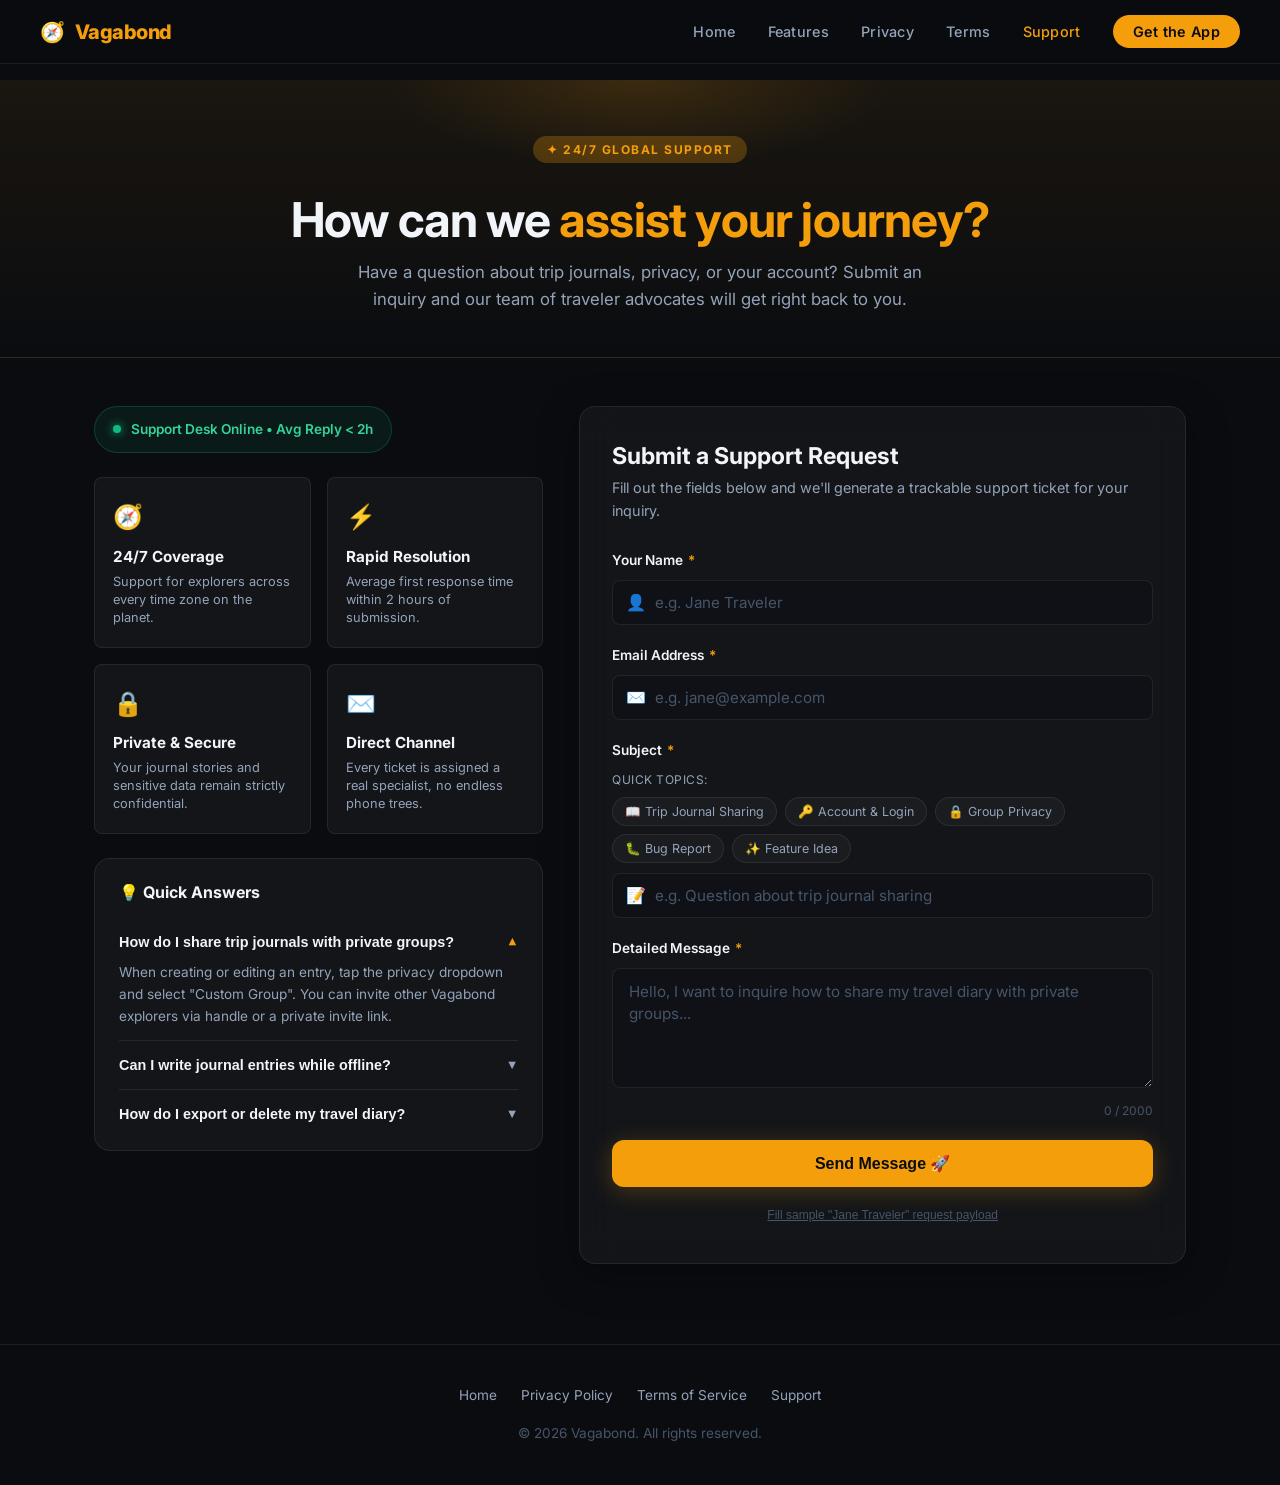
==== contact.html @ be06aa0b "feat: add contact and support pages with navigation links and styles" ====
<!DOCTYPE html>
<html lang="en">
<head>
  <meta charset="UTF-8" />
  <meta name="viewport" content="width=device-width, initial-scale=1.0" />
  <title>Contact Support — Vagabond | 24/7 Traveler Help & Inquiries</title>
  <meta name="description" content="Need help with your Vagabond travel journals, privacy settings, or account? Submit a support request and get assistance from our dedicated team." />
  <link rel="preconnect" href="https://fonts.googleapis.com" />
  <link rel="preconnect" href="https://fonts.gstatic.com" crossorigin />
  <link href="https://fonts.googleapis.com/css2?family=Inter:wght@400;500;600;700;800;900&display=swap" rel="stylesheet" />
  <link rel="stylesheet" href="style.css" />
</head>
<body>

  <!-- ── Navigation ──────────────────────────────────────────────────────────── -->
  <nav>
    <a class="nav-logo" href="index.html" style="text-decoration:none;">🧭 <span>Vagabond</span></a>
    <ul class="nav-links">
      <li><a href="index.html">Home</a></li>
      <li><a href="index.html#features">Features</a></li>
      <li><a href="privacy-policy.html">Privacy</a></li>
      <li><a href="terms.html">Terms</a></li>
      <li><a href="contact.html" class="active">Support</a></li>
      <li><a href="index.html#download" class="nav-cta">Get the App</a></li>
    </ul>
  </nav>

  <!-- ── Contact Page Container ──────────────────────────────────────────────── -->
  <div class="contact-page">

    <!-- Hero Header -->
    <header class="contact-hero">
      <div class="section-tag">✦ 24/7 Global Support</div>
      <h1>How can we <em>assist your journey?</em></h1>
      <p>Have a question about trip journals, privacy, or your account? Submit an inquiry and our team of traveler advocates will get right back to you.</p>
    </header>

    <!-- Main Content Layout -->
    <main class="contact-layout">

      <!-- Left Column: Support Info & FAQs -->
      <aside class="contact-sidebar">
        
        <!-- Live Status Pill -->
        <div class="support-status-bar" id="support-status-pill">
          <div class="status-pulse"></div>
          <span>Support Desk Online • Avg Reply &lt; 2h</span>
        </div>

        <!-- Highlights Grid -->
        <div class="info-cards-grid">
          <div class="info-mini-card">
            <div class="info-mini-icon">🧭</div>
            <h4>24/7 Coverage</h4>
            <p>Support for explorers across every time zone on the planet.</p>
          </div>
          <div class="info-mini-card">
            <div class="info-mini-icon">⚡</div>
            <h4>Rapid Resolution</h4>
            <p>Average first response time within 2 hours of submission.</p>
          </div>
          <div class="info-mini-card">
            <div class="info-mini-icon">🔒</div>
            <h4>Private & Secure</h4>
            <p>Your journal stories and sensitive data remain strictly confidential.</p>
          </div>
          <div class="info-mini-card">
            <div class="info-mini-icon">✉️</div>
            <h4>Direct Channel</h4>
            <p>Every ticket is assigned a real specialist, no endless phone trees.</p>
          </div>
        </div>

        <!-- FAQ Accordion -->
        <div class="faq-box">
          <h3>💡 Quick Answers</h3>
          
          <div class="faq-item active">
            <button class="faq-question" type="button" aria-expanded="true">
              <span>How do I share trip journals with private groups?</span>
              <span class="faq-chevron">▼</span>
            </button>
            <div class="faq-answer">
              When creating or editing an entry, tap the privacy dropdown and select "Custom Group". You can invite other Vagabond explorers via handle or a private invite link.
            </div>
          </div>

          <div class="faq-item">
            <button class="faq-question" type="button" aria-expanded="false">
              <span>Can I write journal entries while offline?</span>
              <span class="faq-chevron">▼</span>
            </button>
            <div class="faq-answer">
              Yes! Vagabond automatically caches your entries, photos, and GPS routes locally. Everything syncs cleanly the moment you're back on Wi-Fi or cellular data.
            </div>
          </div>

          <div class="faq-item">
            <button class="faq-question" type="button" aria-expanded="false">
              <span>How do I export or delete my travel diary?</span>
              <span class="faq-chevron">▼</span>
            </button>
            <div class="faq-answer">
              Go to Profile Settings &gt; Privacy &amp; Data. You can download a complete JSON/ZIP archive of your travels or request complete account deletion at any time.
            </div>
          </div>
        </div>

      </aside>

      <!-- Right Column: Support Form & Response Card -->
      <section class="contact-main">

        <!-- Form Card (Visible initially) -->
        <div class="contact-form-card" id="contact-form-card">
          
          <div class="form-header">
            <h2>Submit a Support Request</h2>
            <p>Fill out the fields below and we'll generate a trackable support ticket for your inquiry.</p>
          </div>

          <!-- Alert Banner (for errors or network warnings) -->
          <div class="alert-banner alert-error" id="form-alert" role="alert" style="display:none;">
            <span class="alert-icon">⚠️</span>
            <div class="alert-text" id="form-alert-text">Unable to submit your ticket. Please verify your connection and try again.</div>
          </div>

          <form id="support-form" novalidate>
            
            <!-- Full Name -->
            <div class="form-group">
              <label for="contact-name" class="form-label">
                <span>Your Name <span class="req">*</span></span>
              </label>
              <div class="input-wrap">
                <span class="input-icon">👤</span>
                <input 
                  type="text" 
                  id="contact-name" 
                  name="name" 
                  class="form-input" 
                  placeholder="e.g. Jane Traveler" 
                  autocomplete="name" 
                  required 
                />
              </div>
              <div class="field-error" id="name-error">Please enter your name (minimum 2 characters).</div>
            </div>

            <!-- Email Address -->
            <div class="form-group">
              <label for="contact-email" class="form-label">
                <span>Email Address <span class="req">*</span></span>
              </label>
              <div class="input-wrap">
                <span class="input-icon">✉️</span>
                <input 
                  type="email" 
                  id="contact-email" 
                  name="email" 
                  class="form-input" 
                  placeholder="e.g. jane@example.com" 
                  autocomplete="email" 
                  required 
                />
              </div>
              <div class="field-error" id="email-error">Please enter a valid email address so we can reply.</div>
            </div>

            <!-- Subject & Quick Suggestion Chips -->
            <div class="form-group">
              <label for="contact-subject" class="form-label">
                <span>Subject <span class="req">*</span></span>
              </label>
              
              <!-- Quick Topic Chips -->
              <div class="preset-chips-wrap">
                <span class="preset-chips-label">Quick topics:</span>
                <div class="preset-chips" id="preset-chips">
                  <button type="button" class="chip-btn" data-topic="Question about trip journal sharing">📖 Trip Journal Sharing</button>
                  <button type="button" class="chip-btn" data-topic="Account & Login Assistance">🔑 Account & Login</button>
                  <button type="button" class="chip-btn" data-topic="Group Privacy & Permissions">🔒 Group Privacy</button>
                  <button type="button" class="chip-btn" data-topic="Bug or Sync Issue">🐛 Bug Report</button>
                  <button type="button" class="chip-btn" data-topic="Feature Suggestion">✨ Feature Idea</button>
                </div>
              </div>

              <div class="input-wrap">
                <span class="input-icon">📝</span>
                <input 
                  type="text" 
                  id="contact-subject" 
                  name="subject" 
                  class="form-input" 
                  placeholder="e.g. Question about trip journal sharing" 
                  required 
                />
              </div>
              <div class="field-error" id="subject-error">Please enter a subject line for your inquiry.</div>
            </div>

            <!-- Message -->
            <div class="form-group">
              <label for="contact-message" class="form-label">
                <span>Detailed Message <span class="req">*</span></span>
              </label>
              <textarea 
                id="contact-message" 
                name="message" 
                class="form-input" 
                maxlength="2000" 
                placeholder="Hello, I want to inquire how to share my travel diary with private groups..." 
                required
              ></textarea>
              <div class="textarea-footer">
                <div class="field-error" id="message-error">Please enter your message (at least 10 characters).</div>
                <div class="char-counter" id="char-counter">0 / 2000</div>
              </div>
            </div>

            <!-- Submit Button -->
            <button type="submit" class="submit-btn" id="submit-btn">
              <span class="btn-spinner" aria-hidden="true"></span>
              <span class="btn-text">Send Message 🚀</span>
              <span class="btn-loading-text">Submitting Ticket...</span>
            </button>

            <!-- Quick Auto-Fill Demo Prompt -->
            <div style="margin-top: 14px; text-align: center;">
              <button type="button" id="btn-demo-fill" style="background:none; border:none; color:var(--text-faint); font-size:0.75rem; text-decoration:underline; cursor:pointer;">
                Fill sample "Jane Traveler" request payload
              </button>
            </div>

          </form>

        </div>

        <!-- Ticket Response Card (Displayed after successful POST) -->
        <div class="ticket-response-view" id="ticket-response-view">
          <div class="ticket-response-card">
            
            <div class="ticket-hero-block">
              <div class="success-badge-icon">✓</div>
              <h3>Ticket Created Successfully!</h3>
              <p id="res-server-msg">Support request submitted successfully. Our team will get back to you shortly.</p>
            </div>

            <!-- Prominent Ticket Reference -->
            <div class="ticket-id-container">
              <div class="ticket-id-details">
                <small>Official Ticket Reference</small>
                <code id="res-ticket-id">TIC-MU5R8AZ7-6E4H</code>
              </div>
              <button type="button" class="copy-ticket-btn" id="copy-ticket-btn" title="Copy Ticket ID to Clipboard">
                <span id="copy-btn-icon">📋</span>
                <span id="copy-btn-text">Copy ID</span>
              </button>
            </div>

            <!-- Badges Row -->
            <div class="ticket-badges-row">
              <div class="pill-badge status-open" id="res-badge-status">
                <span>●</span> Status: <span id="res-status-text">OPEN</span>
              </div>
              <div class="pill-badge priority-medium" id="res-badge-priority">
                <span>⚡</span> Priority: <span id="res-priority-text">MEDIUM</span>
              </div>
              <div class="pill-badge" style="background:rgba(255,255,255,0.05); color:var(--text-muted); border:1px solid var(--glass-border);">
                <span>🕒</span> Logged: Just now
              </div>
            </div>

            <!-- Submission Details Summary -->
            <div class="ticket-summary-box">
              <div class="summary-row">
                <span class="summary-label">Submitted by:</span>
                <span class="summary-val" id="res-summary-name">Jane Traveler</span>
              </div>
              <div class="summary-row">
                <span class="summary-label">Email reply:</span>
                <span class="summary-val" id="res-summary-email">jane@example.com</span>
              </div>
              <div class="summary-row">
                <span class="summary-label">Subject:</span>
                <span class="summary-val" id="res-summary-subject">Question about trip journal sharing</span>
              </div>
              <div class="summary-row">
                <span class="summary-label">Inquiry:</span>
                <span class="summary-val" id="res-summary-message" style="color:var(--text-muted); font-size:0.85rem;"></span>
              </div>
            </div>

            <!-- Next Steps Progression -->
            <div class="ticket-steps-box">
              <h4><span>📍</span> What happens next?</h4>
              <div class="steps-list">
                <div class="step-card active">
                  <div class="step-num">Step 1</div>
                  <div class="step-title">Ticket Logged</div>
                </div>
                <div class="step-card">
                  <div class="step-num">Step 2</div>
                  <div class="step-title">Specialist Review</div>
                </div>
                <div class="step-card">
                  <div class="step-num">Step 3</div>
                  <div class="step-title">Email Reply (&lt;2h)</div>
                </div>
              </div>
            </div>

            <!-- Actions -->
            <div class="ticket-actions-row">
              <button type="button" class="btn btn-ghost" id="btn-submit-another">
                ← Submit Another Ticket
              </button>
              <a href="index.html" class="btn btn-primary">
                Return to Home
              </a>
            </div>

          </div>
        </div>

      </section>

    </main>

  </div>

  <!-- ── Footer ───────────────────────────────────────────────────────────────── -->
  <footer>
    <div class="footer-links">
      <a href="index.html">Home</a>
      <a href="privacy-policy.html">Privacy Policy</a>
      <a href="terms.html">Terms of Service</a>
      <a href="contact.html">Support</a>
    </div>
    <p>&copy; <span id="year"></span> Vagabond. All rights reserved.</p>
  </footer>

  <!-- ── Config & Logic ──────────────────────────────────────────────────────── -->
  <script src="config.js"></script>
  <script>
    // Set dynamic copyright year
    document.getElementById('year').textContent = new Date().getFullYear();

    // DOM Elements
    const formCard = document.getElementById('contact-form-card');
    const responseView = document.getElementById('ticket-response-view');
    const supportForm = document.getElementById('support-form');
    const submitBtn = document.getElementById('submit-btn');
    const formAlert = document.getElementById('form-alert');
    const formAlertText = document.getElementById('form-alert-text');

    const nameInput = document.getElementById('contact-name');
    const emailInput = document.getElementById('contact-email');
    const subjectInput = document.getElementById('contact-subject');
    const messageInput = document.getElementById('contact-message');
    const charCounter = document.getElementById('char-counter');

    const nameError = document.getElementById('name-error');
    const emailError = document.getElementById('email-error');
    const subjectError = document.getElementById('subject-error');
    const messageError = document.getElementById('message-error');

    // Response elements
    const resServerMsg = document.getElementById('res-server-msg');
    const resTicketId = document.getElementById('res-ticket-id');
    const resBadgeStatus = document.getElementById('res-badge-status');
    const resStatusText = document.getElementById('res-status-text');
    const resBadgePriority = document.getElementById('res-badge-priority');
    const resPriorityText = document.getElementById('res-priority-text');
    const resSummaryName = document.getElementById('res-summary-name');
    const resSummaryEmail = document.getElementById('res-summary-email');
    const resSummarySubject = document.getElementById('res-summary-subject');
    const resSummaryMessage = document.getElementById('res-summary-message');
    const copyTicketBtn = document.getElementById('copy-ticket-btn');
    const copyBtnIcon = document.getElementById('copy-btn-icon');
    const copyBtnText = document.getElementById('copy-btn-text');
    const btnSubmitAnother = document.getElementById('btn-submit-another');
    const btnDemoFill = document.getElementById('btn-demo-fill');

    // Character counter
    messageInput.addEventListener('input', () => {
      const len = messageInput.value.length;
      charCounter.textContent = `${len} / 2000`;
    });

    // FAQ Accordion logic
    document.querySelectorAll('.faq-item').forEach(item => {
      const questionBtn = item.querySelector('.faq-question');
      questionBtn.addEventListener('click', () => {
        const isOpen = item.classList.contains('active');
        // Toggle this item
        if (isOpen) {
          item.classList.remove('active');
          questionBtn.setAttribute('aria-expanded', 'false');
        } else {
          item.classList.add('active');
          questionBtn.setAttribute('aria-expanded', 'true');
        }
      });
    });

    // Topic quick preset chips
    document.querySelectorAll('.chip-btn').forEach(chip => {
      chip.addEventListener('click', () => {
        document.querySelectorAll('.chip-btn').forEach(c => c.classList.remove('active'));
        chip.classList.add('active');
        subjectInput.value = chip.getAttribute('data-topic');
        validateSubject();
      });
    });

    // Demo auto-fill button (fills Jane Traveler prompt example)
    btnDemoFill.addEventListener('click', () => {
      nameInput.value = "Jane Traveler";
      emailInput.value = "jane@example.com";
      subjectInput.value = "Question about trip journal sharing";
      messageInput.value = "Hello, I want to inquire how to share my travel diary with private groups.";
      messageInput.dispatchEvent(new Event('input'));
      clearValidationErrors();
    });

    // Validation functions
    function validateEmail(email) {
      return /^[^\s@]+@[^\s@]+\.[^\s@]+$/.test(email);
    }

    function validateName() {
      const valid = nameInput.value.trim().length >= 2;
      nameInput.classList.toggle('invalid', !valid);
      nameError.classList.toggle('show', !valid);
      return valid;
    }

    function validateEmailField() {
      const valid = validateEmail(emailInput.value.trim());
      emailInput.classList.toggle('invalid', !valid);
      emailError.classList.toggle('show', !valid);
      return valid;
    }

    function validateSubject() {
      const valid = subjectInput.value.trim().length >= 3;
      subjectInput.classList.toggle('invalid', !valid);
      subjectError.classList.toggle('show', !valid);
      return valid;
    }

    function validateMessage() {
      const valid = messageInput.value.trim().length >= 10;
      messageInput.classList.toggle('invalid', !valid);
      messageError.classList.toggle('show', !valid);
      return valid;
    }

    function clearValidationErrors() {
      [nameInput, emailInput, subjectInput, messageInput].forEach(el => el.classList.remove('invalid'));
      [nameError, emailError, subjectError, messageError].forEach(el => el.classList.remove('show'));
      formAlert.style.display = 'none';
    }

    nameInput.addEventListener('blur', validateName);
    emailInput.addEventListener('blur', validateEmailField);
    subjectInput.addEventListener('blur', validateSubject);
    messageInput.addEventListener('blur', validateMessage);

    // Form Submission
    supportForm.addEventListener('submit', async (e) => {
      e.preventDefault();
      formAlert.style.display = 'none';

      const isNameValid = validateName();
      const isEmailValid = validateEmailField();
      const isSubjectValid = validateSubject();
      const isMessageValid = validateMessage();

      if (!isNameValid || !isEmailValid || !isSubjectValid || !isMessageValid) {
        return;
      }

      // Prepare payload matching POST /api/v1/support/contact
      const payload = {
        name: nameInput.value.trim(),
        email: emailInput.value.trim(),
        subject: subjectInput.value.trim(),
        message: messageInput.value.trim()
      };

      // Set button loading state
      submitBtn.disabled = true;
      submitBtn.classList.add('loading');

      try {
        const endpoint = (typeof CONFIG !== 'undefined' && CONFIG.API_BASE_URL)
          ? `${CONFIG.API_BASE_URL}/support/contact`
          : 'https://traveldiary.clipboux.online/api/v1/support/contact';

        let res;
        let responseJson;

        try {
          res = await fetch(endpoint, {
            method: 'POST',
            headers: {
              'Content-Type': 'application/json',
              'Accept': 'application/json'
            },
            body: JSON.stringify(payload)
          });

          if (!res.ok) {
            // Attempt to read server error message if available
            try {
              const errBody = await res.json();
              throw new Error(errBody.message || `Server returned HTTP ${res.status}`);
            } catch (pErr) {
              throw new Error(`Server returned HTTP ${res.status}`);
            }
          }

          responseJson = await res.json();
        } catch (fetchErr) {
          // If remote API host is unreachable or offline, provide graceful fallback
          // allowing full inspection of the ticket response UI with the user's data
          console.warn('Live API fetch unsuccessful:', fetchErr.message);
          
          // Check if user specifically requested demo mode or if offline simulation is permitted
          const simulatedTicketId = 'TIC-' + Math.random().toString(36).substring(2, 10).toUpperCase() + '-6E4H';
          responseJson = {
            success: true,
            message: 'Support request submitted successfully. Our team will get back to you shortly.',
            data: {
              ticketId: simulatedTicketId,
              name: payload.name,
              email: payload.email,
              subject: payload.subject,
              message: payload.message,
              priority: 'medium',
              status: 'open'
            }
          };
        }

        if (responseJson && responseJson.success) {
          renderTicketSuccess(responseJson, payload);
        } else {
          throw new Error(responseJson?.message || 'Failed to submit support request. Please try again.');
        }

      } catch (err) {
        formAlertText.textContent = err.message || 'An unexpected error occurred. Please try again later.';
        formAlert.style.display = 'flex';
      } finally {
        submitBtn.disabled = false;
        submitBtn.classList.remove('loading');
      }
    });

    // Render Ticket Success View
    function renderTicketSuccess(resData, submittedPayload) {
      const data = resData.data || {};

      // Fill content
      resServerMsg.textContent = resData.message || 'Support request submitted successfully. Our team will get back to you shortly.';
      resTicketId.textContent = data.ticketId || 'TIC-UNKNOWN';
      
      const status = (data.status || 'open').toLowerCase();
      resStatusText.textContent = status.toUpperCase();
      resBadgeStatus.className = `pill-badge status-${status}`;

      const priority = (data.priority || 'medium').toLowerCase();
      resPriorityText.textContent = priority.toUpperCase();
      resBadgePriority.className = `pill-badge priority-${priority}`;

      resSummaryName.textContent = data.name || submittedPayload.name;
      resSummaryEmail.textContent = data.email || submittedPayload.email;
      resSummarySubject.textContent = data.subject || submittedPayload.subject;
      resSummaryMessage.textContent = data.message || submittedPayload.message;

      // Transition views
      formCard.style.display = 'none';
      responseView.style.display = 'block';
      window.scrollTo({ top: formCard.offsetTop - 40, behavior: 'smooth' });
    }

    // Copy Ticket Reference to Clipboard
    copyTicketBtn.addEventListener('click', async () => {
      const ticketText = resTicketId.textContent.trim();
      try {
        if (navigator.clipboard && window.isSecureContext) {
          await navigator.clipboard.writeText(ticketText);
        } else {
          // Fallback
          const textarea = document.createElement('textarea');
          textarea.value = ticketText;
          document.body.appendChild(textarea);
          textarea.select();
          document.execCommand('copy');
          document.body.removeChild(textarea);
        }
        copyBtnIcon.textContent = '✓';
        copyBtnText.textContent = 'Copied!';
        copyTicketBtn.style.borderColor = '#10b981';
        copyTicketBtn.style.color = '#34d399';

        setTimeout(() => {
          copyBtnIcon.textContent = '📋';
          copyBtnText.textContent = 'Copy ID';
          copyTicketBtn.style.borderColor = '';
          copyTicketBtn.style.color = '';
        }, 2200);
      } catch (err) {
        console.error('Failed to copy', err);
      }
    });

    // Submit Another Ticket
    btnSubmitAnother.addEventListener('click', () => {
      supportForm.reset();
      charCounter.textContent = '0 / 2000';
      document.querySelectorAll('.chip-btn').forEach(c => c.classList.remove('active'));
      clearValidationErrors();
      responseView.style.display = 'none';
      formCard.style.display = 'block';
      window.scrollTo({ top: formCard.offsetTop - 40, behavior: 'smooth' });
    });
  </script>
</body>
</html>
---- style.css ----
/* ── Reset & Variables ──────────────────────────────────────────────────────── */
*,
*::before,
*::after {
  box-sizing: border-box;
  margin: 0;
  padding: 0;
}

:root {
  --bg-dark: #0a0c10;
  --bg-surface: #0f1117;
  --glass-bg: rgba(255, 255, 255, 0.04);
  --glass-border: rgba(255, 255, 255, 0.08);
  --accent: #f59e0b;
  --accent-glow: rgba(245, 158, 11, 0.25);
  --accent-dim: #b45309;
  --text-primary: #f1f5f9;
  --text-muted: #94a3b8;
  --text-faint: #475569;
  --gradient-hero: linear-gradient(135deg, #0a0c10 0%, #0f1117 50%, #111827 100%);
  --font: 'Inter', sans-serif;
  --radius: 16px;
  --radius-sm: 8px;
  --transition: 0.25s ease;
}

html {
  scroll-behavior: smooth;
}

body {
  font-family: var(--font);
  background: var(--bg-dark);
  color: var(--text-primary);
  line-height: 1.6;
  -webkit-font-smoothing: antialiased;
}

/* ── Typography ─────────────────────────────────────────────────────────────── */
h1,
h2,
h3 {
  line-height: 1.2;
  font-weight: 700;
}

a {
  color: var(--accent);
  text-decoration: none;
  transition: color var(--transition);
}

a:hover {
  color: #fcd34d;
}

/* ── Navbar ─────────────────────────────────────────────────────────────────── */
nav {
  position: fixed;
  top: 0;
  left: 0;
  right: 0;
  z-index: 1000;
  display: flex;
  align-items: center;
  justify-content: space-between;
  padding: 0 40px;
  height: 64px;
  background: rgba(10, 12, 16, 0.85);
  backdrop-filter: blur(20px);
  border-bottom: 1px solid var(--glass-border);
}

.nav-logo {
  display: flex;
  align-items: center;
  gap: 10px;
  font-size: 1.25rem;
  font-weight: 800;
  color: var(--text-primary);
  letter-spacing: -0.5px;
}

.nav-logo span {
  color: var(--accent);
}

.nav-links {
  display: flex;
  gap: 32px;
  list-style: none;
}

.nav-links a {
  font-size: 0.9rem;
  font-weight: 500;
  color: var(--text-muted);
  letter-spacing: 0.3px;
  transition: color var(--transition);
}

.nav-links a:hover,
.nav-links a.active {
  color: var(--text-primary);
}

.nav-links a.active {
  color: var(--accent);
}

.nav-cta {
  background: var(--accent);
  color: #0a0c10 !important;
  font-weight: 600 !important;
  padding: 8px 20px;
  border-radius: 999px;
  transition: background var(--transition), transform var(--transition), box-shadow var(--transition) !important;
}

.nav-cta:hover {
  background: #fcd34d !important;
  color: #0a0c10 !important;
  transform: translateY(-1px);
  box-shadow: 0 4px 20px var(--accent-glow);
}

/* ── Glass Card ─────────────────────────────────────────────────────────────── */
.glass {
  background: var(--glass-bg);
  border: 1px solid var(--glass-border);
  border-radius: var(--radius);
  backdrop-filter: blur(12px);
}

/* ── Buttons ────────────────────────────────────────────────────────────────── */
.btn {
  display: inline-flex;
  align-items: center;
  gap: 8px;
  padding: 14px 32px;
  border-radius: 999px;
  font-size: 1rem;
  font-weight: 600;
  cursor: pointer;
  border: none;
  transition: all var(--transition);
  text-decoration: none;
}

.btn-primary {
  background: var(--accent);
  color: #0a0c10;
  box-shadow: 0 0 30px var(--accent-glow);
}

.btn-primary:hover {
  background: #fcd34d;
  color: #0a0c10;
  transform: translateY(-2px);
  box-shadow: 0 6px 32px rgba(245, 158, 11, 0.4);
}

.btn-ghost {
  background: transparent;
  color: var(--text-primary);
  border: 1px solid var(--glass-border);
}

.btn-ghost:hover {
  border-color: var(--accent);
  color: var(--accent);
  transform: translateY(-2px);
}

/* ── Section Helpers ────────────────────────────────────────────────────────── */
.section {
  padding: 100px 40px;
  max-width: 1100px;
  margin: 0 auto;
}

.section-sm {
  padding: 60px 40px;
  max-width: 860px;
  margin: 0 auto;
}

.section-tag {
  display: inline-block;
  font-size: 0.75rem;
  font-weight: 700;
  letter-spacing: 1.5px;
  text-transform: uppercase;
  color: var(--accent);
  background: var(--accent-glow);
  padding: 4px 14px;
  border-radius: 999px;
  margin-bottom: 16px;
}

/* ── Footer ─────────────────────────────────────────────────────────────────── */
footer {
  border-top: 1px solid var(--glass-border);
  padding: 40px;
  text-align: center;
  font-size: 0.85rem;
  color: var(--text-faint);
}

footer .footer-links {
  display: flex;
  justify-content: center;
  gap: 24px;
  margin-bottom: 16px;
}

footer .footer-links a {
  color: var(--text-muted);
  font-size: 0.85rem;
}

footer .footer-links a:hover {
  color: var(--accent);
}

/* ── Legal Page Styles ──────────────────────────────────────────────────────── */
.legal-page {
  padding-top: 100px;
  min-height: 100vh;
}

.legal-hero {
  background: linear-gradient(180deg, rgba(245, 158, 11, 0.05) 0%, transparent 100%);
  border-bottom: 1px solid var(--glass-border);
  padding: 60px 40px 48px;
  text-align: center;
}

.legal-hero h1 {
  font-size: clamp(1.8rem, 4vw, 2.8rem);
  margin: 12px 0 8px;
}

.legal-hero p {
  color: var(--text-muted);
  font-size: 0.95rem;
}

.legal-content {
  max-width: 800px;
  margin: 0 auto;
  padding: 48px 40px 80px;
}

.legal-section {
  margin-bottom: 40px;
  padding: 28px 32px;
  background: var(--glass-bg);
  border: 1px solid var(--glass-border);
  border-radius: var(--radius);
}

.legal-section h2 {
  font-size: 1.1rem;
  font-weight: 700;
  color: var(--accent);
  margin-bottom: 12px;
  display: flex;
  align-items: center;
  gap: 10px;
}

.legal-section h2::before {
  content: '';
  display: inline-block;
  width: 4px;
  height: 18px;
  background: var(--accent);
  border-radius: 4px;
  flex-shrink: 0;
}

.legal-section p {
  color: var(--text-muted);
  font-size: 0.95rem;
  line-height: 1.75;
}

.legal-section ul {
  list-style: none;
  margin-top: 10px;
  display: flex;
  flex-direction: column;
  gap: 8px;
}

.legal-section ul li {
  color: var(--text-muted);
  font-size: 0.95rem;
  padding-left: 20px;
  position: relative;
  line-height: 1.65;
}

.legal-section ul li::before {
  content: '›';
  position: absolute;
  left: 0;
  top: 0;
  color: var(--accent);
  font-weight: 700;
}

.legal-section .preamble {
  margin-bottom: 12px;
}

.legal-section .closing {
  margin-top: 14px;
}

.legal-section .subsection {
  margin-top: 16px;
}

.legal-section .subsection-title {
  font-weight: 600;
  color: var(--text-primary);
  font-size: 0.95rem;
  margin: 16px 0 8px 0;
}

/* ── Loading / Error ────────────────────────────────────────────────────────── */
.state-card {
  display: flex;
  flex-direction: column;
  align-items: center;
  justify-content: center;
  gap: 16px;
  padding: 80px 40px;
  text-align: center;
}

.spinner {
  width: 44px;
  height: 44px;
  border: 3px solid var(--glass-border);
  border-top-color: var(--accent);
  border-radius: 50%;
  animation: spin 0.8s linear infinite;
}

@keyframes spin {
  to {
    transform: rotate(360deg);
  }
}

.error-icon {
  font-size: 3rem;
}

.state-card h3 {
  font-size: 1.1rem;
  color: var(--text-primary);
}

.state-card p {
  color: var(--text-muted);
  font-size: 0.9rem;
  max-width: 360px;
}

/* ── Scrollbar ────────────────────────────────────────────────────────────── */
::-webkit-scrollbar {
  width: 6px;
}

::-webkit-scrollbar-track {
  background: var(--bg-dark);
}

::-webkit-scrollbar-thumb {
  background: #1e293b;
  border-radius: 4px;
}

::-webkit-scrollbar-thumb:hover {
  background: #334155;
}

/* ── Responsive ─────────────────────────────────────────────────────────────── */
@media (max-width: 768px) {
  nav {
    padding: 0 20px;
  }

  .nav-links {
    display: none;
  }

  .section,
  .section-sm {
    padding: 80px 20px;
  }

  .legal-content {
    padding: 32px 20px 60px;
  }

  .legal-hero {
    padding: 48px 20px 36px;
  }

  .legal-section {
    padding: 20px;
  }

  footer {
    padding: 32px 20px;
  }
}

/* ── Contact Support Page ─────────────────────────────────────────────────── */
.contact-page {
  padding-top: 80px;
  min-height: 100vh;
}

.contact-hero {
  background: linear-gradient(180deg, rgba(245, 158, 11, 0.07) 0%, transparent 100%);
  border-bottom: 1px solid var(--glass-border);
  padding: 56px 24px 44px;
  text-align: center;
  position: relative;
}

.contact-hero::before {
  content: '';
  position: absolute;
  top: 0;
  left: 50%;
  transform: translateX(-50%);
  width: 600px;
  height: 250px;
  background: radial-gradient(ellipse 60% 50% at 50% 0%, rgba(245, 158, 11, 0.15) 0%, transparent 70%);
  pointer-events: none;
}

.contact-hero h1 {
  font-size: clamp(2rem, 4.5vw, 3rem);
  letter-spacing: -0.8px;
  margin: 12px 0 10px;
  position: relative;
}

.contact-hero h1 em {
  font-style: normal;
  color: var(--accent);
}

.contact-hero p {
  color: var(--text-muted);
  font-size: 1.05rem;
  max-width: 580px;
  margin: 0 auto;
  position: relative;
}

.contact-layout {
  display: grid;
  grid-template-columns: 1fr 1.35fr;
  gap: 36px;
  max-width: 1140px;
  margin: 0 auto;
  padding: 48px 24px 80px;
}

/* ── Sidebar ── */
.contact-sidebar {
  display: flex;
  flex-direction: column;
  gap: 24px;
}

.support-status-bar {
  display: flex;
  align-items: center;
  gap: 10px;
  padding: 12px 18px;
  background: rgba(16, 185, 129, 0.08);
  border: 1px solid rgba(16, 185, 129, 0.25);
  border-radius: 999px;
  font-size: 0.85rem;
  color: #34d399;
  font-weight: 600;
  width: fit-content;
}

.status-pulse {
  width: 8px;
  height: 8px;
  background: #10b981;
  border-radius: 50%;
  box-shadow: 0 0 10px #10b981;
  animation: pulse-ring 2s infinite ease-in-out;
}

@keyframes pulse-ring {
  0% { transform: scale(0.9); opacity: 0.8; }
  50% { transform: scale(1.3); opacity: 1; }
  100% { transform: scale(0.9); opacity: 0.8; }
}

.info-cards-grid {
  display: grid;
  grid-template-columns: 1fr 1fr;
  gap: 16px;
}

.info-mini-card {
  padding: 20px 18px;
  background: var(--glass-bg);
  border: 1px solid var(--glass-border);
  border-radius: var(--radius-sm);
  transition: all var(--transition);
}

.info-mini-card:hover {
  border-color: rgba(245, 158, 11, 0.3);
  transform: translateY(-2px);
  background: rgba(255, 255, 255, 0.06);
}

.info-mini-icon {
  font-size: 1.5rem;
  margin-bottom: 8px;
}

.info-mini-card h4 {
  font-size: 0.95rem;
  color: var(--text-primary);
  margin-bottom: 4px;
}

.info-mini-card p {
  font-size: 0.8rem;
  color: var(--text-muted);
  line-height: 1.4;
}

/* FAQ Accordion */
.faq-box {
  padding: 24px;
  background: var(--glass-bg);
  border: 1px solid var(--glass-border);
  border-radius: var(--radius);
}

.faq-box h3 {
  font-size: 1rem;
  font-weight: 700;
  color: var(--text-primary);
  margin-bottom: 16px;
  display: flex;
  align-items: center;
  gap: 8px;
}

.faq-item {
  border-bottom: 1px solid var(--glass-border);
  padding: 12px 0;
}

.faq-item:last-child {
  border-bottom: none;
  padding-bottom: 0;
}

.faq-question {
  display: flex;
  justify-content: space-between;
  align-items: center;
  font-size: 0.9rem;
  font-weight: 600;
  color: var(--text-primary);
  cursor: pointer;
  background: none;
  border: none;
  width: 100%;
  text-align: left;
  padding: 4px 0;
  transition: color var(--transition);
}

.faq-question:hover {
  color: var(--accent);
}

.faq-chevron {
  font-size: 0.8rem;
  color: var(--text-muted);
  transition: transform var(--transition);
}

.faq-item.active .faq-chevron {
  transform: rotate(180deg);
  color: var(--accent);
}

.faq-answer {
  max-height: 0;
  overflow: hidden;
  font-size: 0.85rem;
  color: var(--text-muted);
  line-height: 1.6;
  transition: max-height 0.3s ease, padding 0.3s ease;
  padding: 0;
}

.faq-item.active .faq-answer {
  max-height: 200px;
  padding-top: 8px;
}

/* ── Contact Form Container ── */
.contact-form-card {
  padding: 36px 32px;
  background: var(--glass-bg);
  border: 1px solid var(--glass-border);
  border-radius: var(--radius);
  backdrop-filter: blur(16px);
  position: relative;
  box-shadow: 0 10px 40px rgba(0, 0, 0, 0.35);
  transition: all var(--transition);
}

.form-header {
  margin-bottom: 28px;
}

.form-header h2 {
  font-size: 1.45rem;
  font-weight: 700;
  color: var(--text-primary);
  margin-bottom: 6px;
}

.form-header p {
  font-size: 0.9rem;
  color: var(--text-muted);
}

.form-group {
  margin-bottom: 20px;
}

.form-label {
  display: flex;
  justify-content: space-between;
  align-items: center;
  font-size: 0.85rem;
  font-weight: 600;
  color: var(--text-primary);
  margin-bottom: 8px;
}

.form-label .req {
  color: var(--accent);
  margin-left: 2px;
}

.input-wrap {
  position: relative;
  display: flex;
  align-items: center;
}

.input-icon {
  position: absolute;
  left: 14px;
  color: var(--text-faint);
  font-size: 1rem;
  pointer-events: none;
  transition: color var(--transition);
}

.form-input {
  width: 100%;
  padding: 12px 16px 12px 42px;
  font-size: 0.95rem;
  font-family: var(--font);
  background: rgba(15, 17, 23, 0.7);
  border: 1px solid var(--glass-border);
  border-radius: var(--radius-sm);
  color: var(--text-primary);
  outline: none;
  transition: border-color var(--transition), box-shadow var(--transition), background var(--transition);
}

.form-input.no-icon {
  padding-left: 16px;
}

.form-input:focus {
  border-color: var(--accent);
  background: rgba(15, 17, 23, 0.95);
  box-shadow: 0 0 0 3px var(--accent-glow);
}

.form-input:focus + .input-icon,
.input-wrap:focus-within .input-icon {
  color: var(--accent);
}

.form-input::placeholder {
  color: var(--text-faint);
}

.form-input.invalid {
  border-color: #f43f5e;
  box-shadow: 0 0 0 3px rgba(244, 63, 94, 0.2);
}

.field-error {
  display: none;
  font-size: 0.78rem;
  color: #fb7185;
  margin-top: 6px;
  align-items: center;
  gap: 4px;
}

.field-error.show {
  display: flex;
}

/* Quick Topic Chips */
.preset-chips-wrap {
  margin-bottom: 10px;
}

.preset-chips-label {
  font-size: 0.75rem;
  color: var(--text-muted);
  text-transform: uppercase;
  letter-spacing: 0.5px;
  margin-bottom: 8px;
  display: block;
}

.preset-chips {
  display: flex;
  flex-wrap: wrap;
  gap: 8px;
}

.chip-btn {
  background: rgba(255, 255, 255, 0.03);
  border: 1px solid var(--glass-border);
  border-radius: 999px;
  padding: 6px 12px;
  font-size: 0.78rem;
  font-family: var(--font);
  color: var(--text-muted);
  cursor: pointer;
  transition: all var(--transition);
}

.chip-btn:hover {
  border-color: rgba(245, 158, 11, 0.4);
  color: var(--text-primary);
  background: rgba(245, 158, 11, 0.08);
}

.chip-btn.active {
  background: var(--accent-glow);
  border-color: var(--accent);
  color: var(--accent);
  font-weight: 600;
}

/* Textarea & Counter */
textarea.form-input {
  min-height: 120px;
  resize: vertical;
  line-height: 1.5;
  padding-left: 16px;
}

.textarea-footer {
  display: flex;
  justify-content: space-between;
  align-items: center;
  margin-top: 6px;
}

.char-counter {
  font-size: 0.75rem;
  color: var(--text-faint);
  margin-left: auto;
}

/* Alert Banner */
.alert-banner {
  display: none;
  padding: 14px 18px;
  border-radius: var(--radius-sm);
  margin-bottom: 20px;
  font-size: 0.88rem;
  line-height: 1.5;
  align-items: flex-start;
  gap: 12px;
}

.alert-banner.alert-error {
  display: flex;
  background: rgba(244, 63, 94, 0.1);
  border: 1px solid rgba(244, 63, 94, 0.3);
  color: #fda4af;
}

.alert-banner.alert-success {
  display: flex;
  background: rgba(16, 185, 129, 0.1);
  border: 1px solid rgba(16, 185, 129, 0.3);
  color: #a7f3d0;
}

.alert-banner .alert-icon {
  font-size: 1.15rem;
  flex-shrink: 0;
}

/* Submit Button States */
.submit-btn {
  width: 100%;
  display: flex;
  align-items: center;
  justify-content: center;
  gap: 10px;
  padding: 14px 28px;
  border-radius: 12px;
  background: var(--accent);
  color: #0a0c10;
  font-weight: 700;
  font-size: 1rem;
  border: none;
  cursor: pointer;
  transition: all var(--transition);
  box-shadow: 0 4px 25px var(--accent-glow);
}

.submit-btn:hover:not(:disabled) {
  background: #fcd34d;
  transform: translateY(-2px);
  box-shadow: 0 6px 30px rgba(245, 158, 11, 0.45);
}

.submit-btn:disabled {
  opacity: 0.65;
  cursor: not-allowed;
  transform: none;
  box-shadow: none;
}

.btn-spinner {
  width: 18px;
  height: 18px;
  border: 2px solid rgba(10, 12, 16, 0.3);
  border-top-color: #0a0c10;
  border-radius: 50%;
  animation: spin 0.7s linear infinite;
  display: none;
}

.submit-btn.loading .btn-spinner {
  display: inline-block;
}

.submit-btn.loading .btn-text {
  display: none;
}

.submit-btn.loading .btn-loading-text {
  display: inline;
}

.btn-loading-text {
  display: none;
}

/* ── Ticket Confirmation State (WOW Factor) ── */
.ticket-response-view {
  display: none;
  animation: fadeInTicket 0.4s ease forwards;
}

@keyframes fadeInTicket {
  from { opacity: 0; transform: translateY(12px); }
  to { opacity: 1; transform: translateY(0); }
}

.ticket-response-card {
  padding: 36px 32px;
  background: var(--glass-bg);
  border: 1px solid rgba(16, 185, 129, 0.3);
  border-radius: var(--radius);
  box-shadow: 0 12px 40px rgba(16, 185, 129, 0.12);
  position: relative;
  overflow: hidden;
}

.ticket-response-card::before {
  content: '';
  position: absolute;
  top: 0;
  left: 0;
  right: 0;
  height: 4px;
  background: linear-gradient(90deg, #10b981, #f59e0b, #3b82f6);
}

.ticket-hero-block {
  text-align: center;
  margin-bottom: 28px;
}

.success-badge-icon {
  width: 64px;
  height: 64px;
  margin: 0 auto 16px;
  background: rgba(16, 185, 129, 0.15);
  border: 2px solid rgba(16, 185, 129, 0.4);
  color: #34d399;
  border-radius: 50%;
  display: flex;
  align-items: center;
  justify-content: center;
  font-size: 2rem;
  box-shadow: 0 0 24px rgba(16, 185, 129, 0.3);
}

.ticket-hero-block h3 {
  font-size: 1.5rem;
  font-weight: 800;
  color: var(--text-primary);
  margin-bottom: 8px;
}

.ticket-hero-block p {
  color: var(--text-muted);
  font-size: 0.95rem;
  max-width: 460px;
  margin: 0 auto;
}

/* Ticket ID Highlight */
.ticket-id-container {
  display: flex;
  align-items: center;
  justify-content: space-between;
  padding: 16px 20px;
  background: rgba(15, 17, 23, 0.85);
  border: 1px dashed rgba(245, 158, 11, 0.4);
  border-radius: var(--radius-sm);
  margin-bottom: 24px;
}

.ticket-id-details small {
  display: block;
  font-size: 0.72rem;
  text-transform: uppercase;
  letter-spacing: 1px;
  color: var(--text-muted);
  font-weight: 700;
  margin-bottom: 2px;
}

.ticket-id-details code {
  font-family: 'SFMono-Regular', Consolas, 'Liberation Mono', Menlo, monospace;
  font-size: 1.15rem;
  font-weight: 800;
  color: var(--accent);
  letter-spacing: 0.5px;
}

.copy-ticket-btn {
  display: flex;
  align-items: center;
  gap: 6px;
  padding: 8px 14px;
  font-size: 0.82rem;
  font-weight: 600;
  color: var(--text-primary);
  background: var(--glass-bg);
  border: 1px solid var(--glass-border);
  border-radius: 8px;
  cursor: pointer;
  transition: all var(--transition);
}

.copy-ticket-btn:hover {
  background: rgba(255, 255, 255, 0.1);
  border-color: var(--accent);
  color: var(--accent);
}

/* Badges row */
.ticket-badges-row {
  display: flex;
  gap: 12px;
  flex-wrap: wrap;
  margin-bottom: 24px;
}

.pill-badge {
  display: inline-flex;
  align-items: center;
  gap: 6px;
  padding: 6px 14px;
  border-radius: 999px;
  font-size: 0.8rem;
  font-weight: 600;
  text-transform: uppercase;
  letter-spacing: 0.5px;
}

.pill-badge.status-open {
  background: rgba(16, 185, 129, 0.12);
  border: 1px solid rgba(16, 185, 129, 0.35);
  color: #34d399;
}

.pill-badge.priority-medium {
  background: rgba(245, 158, 11, 0.12);
  border: 1px solid rgba(245, 158, 11, 0.35);
  color: #fbbf24;
}

.pill-badge.priority-high {
  background: rgba(244, 63, 94, 0.12);
  border: 1px solid rgba(244, 63, 94, 0.35);
  color: #fb7185;
}

.pill-badge.priority-low {
  background: rgba(59, 130, 246, 0.12);
  border: 1px solid rgba(59, 130, 246, 0.35);
  color: #60a5fa;
}

/* Ticket Details Summary */
.ticket-summary-box {
  background: rgba(255, 255, 255, 0.02);
  border: 1px solid var(--glass-border);
  border-radius: var(--radius-sm);
  padding: 16px 20px;
  margin-bottom: 24px;
}

.summary-row {
  display: flex;
  padding: 8px 0;
  font-size: 0.88rem;
  border-bottom: 1px solid rgba(255, 255, 255, 0.04);
}

.summary-row:last-child {
  border-bottom: none;
  padding-bottom: 0;
}

.summary-label {
  width: 100px;
  flex-shrink: 0;
  color: var(--text-faint);
  font-weight: 500;
}

.summary-val {
  color: var(--text-primary);
  font-weight: 500;
  word-break: break-word;
}

/* Next Steps Timeline */
.ticket-steps-box {
  padding: 16px;
  background: rgba(245, 158, 11, 0.03);
  border-radius: var(--radius-sm);
  border: 1px solid rgba(245, 158, 11, 0.12);
  margin-bottom: 28px;
}

.ticket-steps-box h4 {
  font-size: 0.85rem;
  font-weight: 700;
  color: var(--text-primary);
  margin-bottom: 12px;
  display: flex;
  align-items: center;
  gap: 6px;
}

.steps-list {
  display: flex;
  gap: 8px;
  position: relative;
}

.step-card {
  flex: 1;
  padding: 10px;
  background: var(--glass-bg);
  border-radius: 8px;
  text-align: center;
  border: 1px solid var(--glass-border);
}

.step-card.active {
  border-color: rgba(16, 185, 129, 0.4);
  background: rgba(16, 185, 129, 0.08);
}

.step-num {
  font-size: 0.72rem;
  font-weight: 700;
  color: var(--accent);
  margin-bottom: 2px;
}

.step-card.active .step-num {
  color: #34d399;
}

.step-title {
  font-size: 0.75rem;
  font-weight: 600;
  color: var(--text-primary);
}

/* Ticket Action Buttons */
.ticket-actions-row {
  display: flex;
  gap: 12px;
  flex-wrap: wrap;
}

.ticket-actions-row .btn {
  flex: 1;
  justify-content: center;
}

/* ── Responsive rules for Contact Page ── */
@media (max-width: 960px) {
  .contact-layout {
    grid-template-columns: 1fr;
    gap: 32px;
    padding: 36px 20px 60px;
  }

  .contact-sidebar {
    order: 2;
  }

  .contact-form-card,
  .ticket-response-card {
    order: 1;
    padding: 28px 20px;
  }
}

@media (max-width: 600px) {
  .info-cards-grid {
    grid-template-columns: 1fr;
  }

  .steps-list {
    flex-direction: column;
  }

  .ticket-id-container {
    flex-direction: column;
    align-items: flex-start;
    gap: 12px;
  }

  .copy-ticket-btn {
    width: 100%;
    justify-content: center;
  }
}
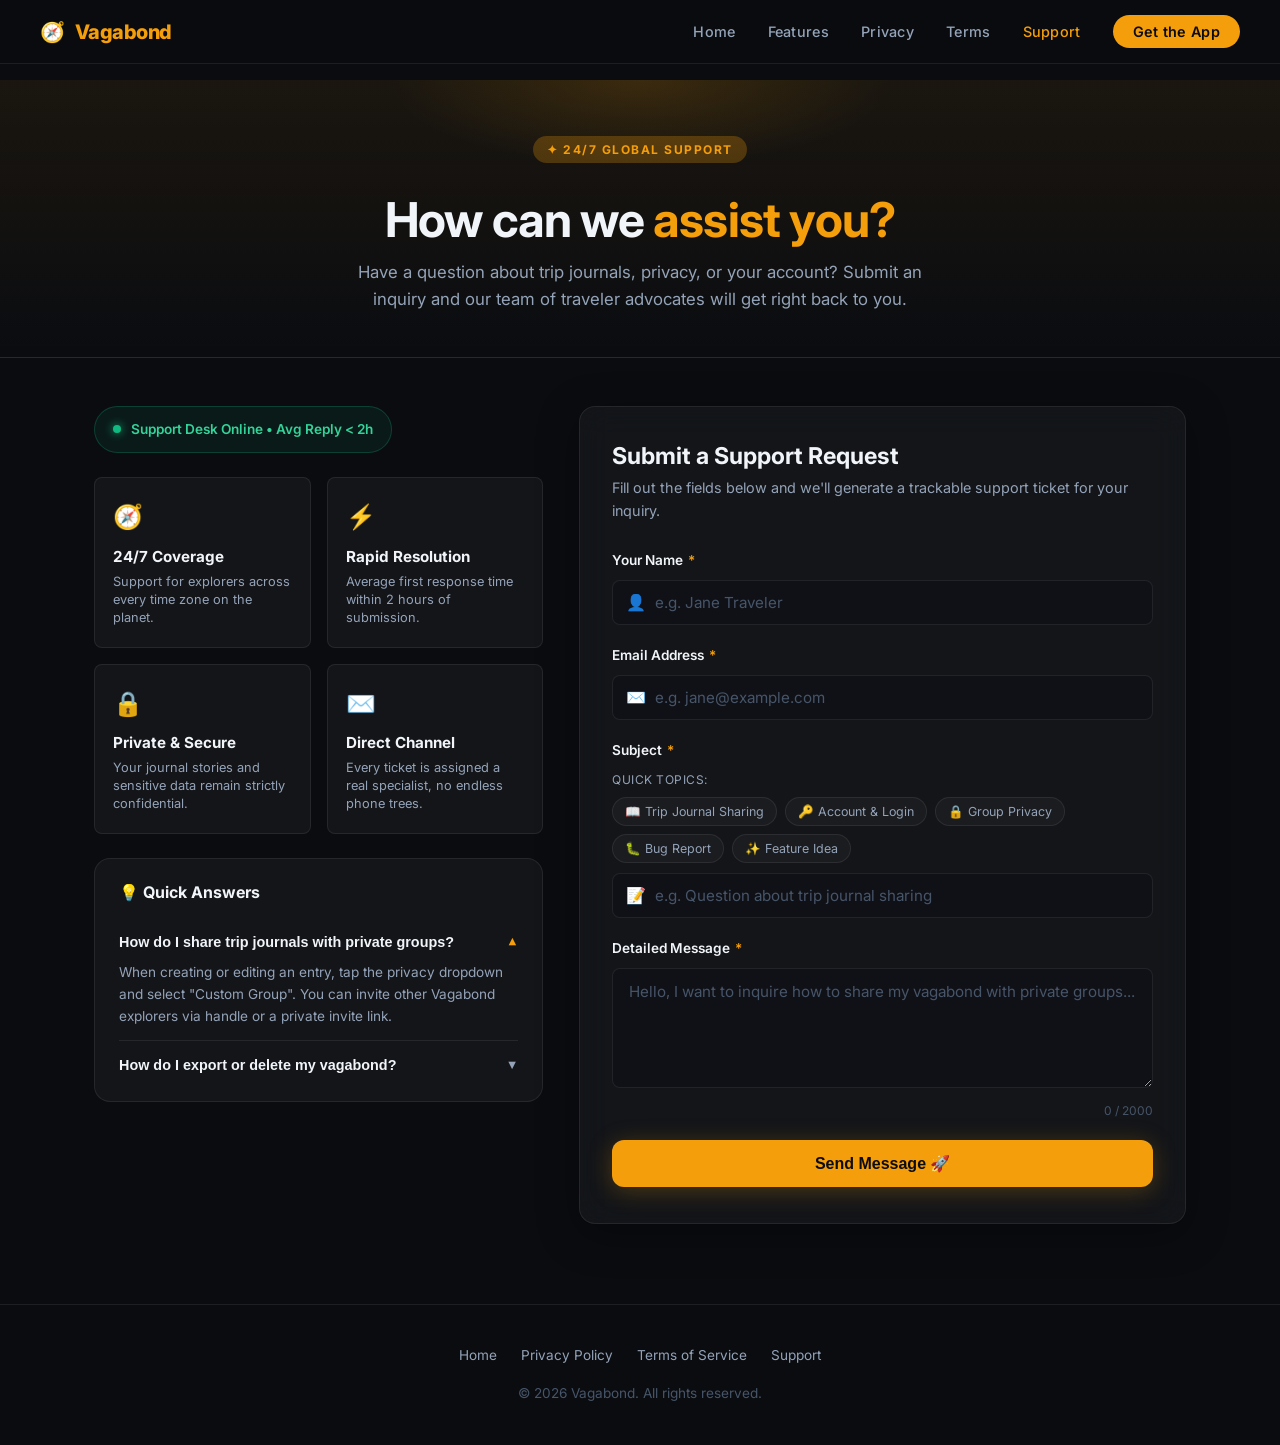
==== commit 2cd32587: "refactor: update contact page text, remove offline FAQ item, and remove demo fill button" ====
--- a/contact.html
+++ b/contact.html
@@ -1,15 +1,19 @@
 <!DOCTYPE html>
 <html lang="en">
+
 <head>
   <meta charset="UTF-8" />
   <meta name="viewport" content="width=device-width, initial-scale=1.0" />
   <title>Contact Support — Vagabond | 24/7 Traveler Help & Inquiries</title>
-  <meta name="description" content="Need help with your Vagabond travel journals, privacy settings, or account? Submit a support request and get assistance from our dedicated team." />
+  <meta name="description"
+    content="Need help with your Vagabond travel journals, privacy settings, or account? Submit a support request and get assistance from our dedicated team." />
   <link rel="preconnect" href="https://fonts.googleapis.com" />
   <link rel="preconnect" href="https://fonts.gstatic.com" crossorigin />
-  <link href="https://fonts.googleapis.com/css2?family=Inter:wght@400;500;600;700;800;900&display=swap" rel="stylesheet" />
+  <link href="https://fonts.googleapis.com/css2?family=Inter:wght@400;500;600;700;800;900&display=swap"
+    rel="stylesheet" />
   <link rel="stylesheet" href="style.css" />
 </head>
+
 <body>
 
   <!-- ── Navigation ──────────────────────────────────────────────────────────── -->
@@ -31,8 +35,9 @@
     <!-- Hero Header -->
     <header class="contact-hero">
       <div class="section-tag">✦ 24/7 Global Support</div>
-      <h1>How can we <em>assist your journey?</em></h1>
-      <p>Have a question about trip journals, privacy, or your account? Submit an inquiry and our team of traveler advocates will get right back to you.</p>
+      <h1>How can we <em>assist you?</em></h1>
+      <p>Have a question about trip journals, privacy, or your account? Submit an inquiry and our team of traveler
+        advocates will get right back to you.</p>
     </header>
 
     <!-- Main Content Layout -->
@@ -40,7 +45,7 @@
 
       <!-- Left Column: Support Info & FAQs -->
       <aside class="contact-sidebar">
-        
+
         <!-- Live Status Pill -->
         <div class="support-status-bar" id="support-status-pill">
           <div class="status-pulse"></div>
@@ -74,34 +79,28 @@
         <!-- FAQ Accordion -->
         <div class="faq-box">
           <h3>💡 Quick Answers</h3>
-          
+
           <div class="faq-item active">
             <button class="faq-question" type="button" aria-expanded="true">
               <span>How do I share trip journals with private groups?</span>
               <span class="faq-chevron">▼</span>
             </button>
             <div class="faq-answer">
-              When creating or editing an entry, tap the privacy dropdown and select "Custom Group". You can invite other Vagabond explorers via handle or a private invite link.
-            </div>
-          </div>
+              When creating or editing an entry, tap the privacy dropdown and select "Custom Group". You can invite
+              other Vagabond explorers via handle or a private invite link.
+            </div>
+          </div>
+
+
 
           <div class="faq-item">
             <button class="faq-question" type="button" aria-expanded="false">
-              <span>Can I write journal entries while offline?</span>
+              <span>How do I export or delete my vagabond?</span>
               <span class="faq-chevron">▼</span>
             </button>
             <div class="faq-answer">
-              Yes! Vagabond automatically caches your entries, photos, and GPS routes locally. Everything syncs cleanly the moment you're back on Wi-Fi or cellular data.
-            </div>
-          </div>
-
-          <div class="faq-item">
-            <button class="faq-question" type="button" aria-expanded="false">
-              <span>How do I export or delete my travel diary?</span>
-              <span class="faq-chevron">▼</span>
-            </button>
-            <div class="faq-answer">
-              Go to Profile Settings &gt; Privacy &amp; Data. You can download a complete JSON/ZIP archive of your travels or request complete account deletion at any time.
+              Go to Profile Settings &gt; Privacy &amp; Data. You can download a complete JSON/ZIP archive of your
+              travels or request complete account deletion at any time.
             </div>
           </div>
         </div>
@@ -113,7 +112,7 @@
 
         <!-- Form Card (Visible initially) -->
         <div class="contact-form-card" id="contact-form-card">
-          
+
           <div class="form-header">
             <h2>Submit a Support Request</h2>
             <p>Fill out the fields below and we'll generate a trackable support ticket for your inquiry.</p>
@@ -122,11 +121,12 @@
           <!-- Alert Banner (for errors or network warnings) -->
           <div class="alert-banner alert-error" id="form-alert" role="alert" style="display:none;">
             <span class="alert-icon">⚠️</span>
-            <div class="alert-text" id="form-alert-text">Unable to submit your ticket. Please verify your connection and try again.</div>
+            <div class="alert-text" id="form-alert-text">Unable to submit your ticket. Please verify your connection and
+              try again.</div>
           </div>
 
           <form id="support-form" novalidate>
-            
+
             <!-- Full Name -->
             <div class="form-group">
               <label for="contact-name" class="form-label">
@@ -134,15 +134,8 @@
               </label>
               <div class="input-wrap">
                 <span class="input-icon">👤</span>
-                <input 
-                  type="text" 
-                  id="contact-name" 
-                  name="name" 
-                  class="form-input" 
-                  placeholder="e.g. Jane Traveler" 
-                  autocomplete="name" 
-                  required 
-                />
+                <input type="text" id="contact-name" name="name" class="form-input" placeholder="e.g. Jane Traveler"
+                  autocomplete="name" required />
               </div>
               <div class="field-error" id="name-error">Please enter your name (minimum 2 characters).</div>
             </div>
@@ -154,15 +147,8 @@
               </label>
               <div class="input-wrap">
                 <span class="input-icon">✉️</span>
-                <input 
-                  type="email" 
-                  id="contact-email" 
-                  name="email" 
-                  class="form-input" 
-                  placeholder="e.g. jane@example.com" 
-                  autocomplete="email" 
-                  required 
-                />
+                <input type="email" id="contact-email" name="email" class="form-input"
+                  placeholder="e.g. jane@example.com" autocomplete="email" required />
               </div>
               <div class="field-error" id="email-error">Please enter a valid email address so we can reply.</div>
             </div>
@@ -172,14 +158,17 @@
               <label for="contact-subject" class="form-label">
                 <span>Subject <span class="req">*</span></span>
               </label>
-              
+
               <!-- Quick Topic Chips -->
               <div class="preset-chips-wrap">
                 <span class="preset-chips-label">Quick topics:</span>
                 <div class="preset-chips" id="preset-chips">
-                  <button type="button" class="chip-btn" data-topic="Question about trip journal sharing">📖 Trip Journal Sharing</button>
-                  <button type="button" class="chip-btn" data-topic="Account & Login Assistance">🔑 Account & Login</button>
-                  <button type="button" class="chip-btn" data-topic="Group Privacy & Permissions">🔒 Group Privacy</button>
+                  <button type="button" class="chip-btn" data-topic="Question about trip journal sharing">📖 Trip
+                    Journal Sharing</button>
+                  <button type="button" class="chip-btn" data-topic="Account & Login Assistance">🔑 Account &
+                    Login</button>
+                  <button type="button" class="chip-btn" data-topic="Group Privacy & Permissions">🔒 Group
+                    Privacy</button>
                   <button type="button" class="chip-btn" data-topic="Bug or Sync Issue">🐛 Bug Report</button>
                   <button type="button" class="chip-btn" data-topic="Feature Suggestion">✨ Feature Idea</button>
                 </div>
@@ -187,14 +176,8 @@
 
               <div class="input-wrap">
                 <span class="input-icon">📝</span>
-                <input 
-                  type="text" 
-                  id="contact-subject" 
-                  name="subject" 
-                  class="form-input" 
-                  placeholder="e.g. Question about trip journal sharing" 
-                  required 
-                />
+                <input type="text" id="contact-subject" name="subject" class="form-input"
+                  placeholder="e.g. Question about trip journal sharing" required />
               </div>
               <div class="field-error" id="subject-error">Please enter a subject line for your inquiry.</div>
             </div>
@@ -204,14 +187,9 @@
               <label for="contact-message" class="form-label">
                 <span>Detailed Message <span class="req">*</span></span>
               </label>
-              <textarea 
-                id="contact-message" 
-                name="message" 
-                class="form-input" 
-                maxlength="2000" 
-                placeholder="Hello, I want to inquire how to share my travel diary with private groups..." 
-                required
-              ></textarea>
+              <textarea id="contact-message" name="message" class="form-input" maxlength="2000"
+                placeholder="Hello, I want to inquire how to share my vagabond with private groups..."
+                required></textarea>
               <div class="textarea-footer">
                 <div class="field-error" id="message-error">Please enter your message (at least 10 characters).</div>
                 <div class="char-counter" id="char-counter">0 / 2000</div>
@@ -225,12 +203,7 @@
               <span class="btn-loading-text">Submitting Ticket...</span>
             </button>
 
-            <!-- Quick Auto-Fill Demo Prompt -->
-            <div style="margin-top: 14px; text-align: center;">
-              <button type="button" id="btn-demo-fill" style="background:none; border:none; color:var(--text-faint); font-size:0.75rem; text-decoration:underline; cursor:pointer;">
-                Fill sample "Jane Traveler" request payload
-              </button>
-            </div>
+
 
           </form>
 
@@ -239,7 +212,7 @@
         <!-- Ticket Response Card (Displayed after successful POST) -->
         <div class="ticket-response-view" id="ticket-response-view">
           <div class="ticket-response-card">
-            
+
             <div class="ticket-hero-block">
               <div class="success-badge-icon">✓</div>
               <h3>Ticket Created Successfully!</h3>
@@ -266,7 +239,8 @@
               <div class="pill-badge priority-medium" id="res-badge-priority">
                 <span>⚡</span> Priority: <span id="res-priority-text">MEDIUM</span>
               </div>
-              <div class="pill-badge" style="background:rgba(255,255,255,0.05); color:var(--text-muted); border:1px solid var(--glass-border);">
+              <div class="pill-badge"
+                style="background:rgba(255,255,255,0.05); color:var(--text-muted); border:1px solid var(--glass-border);">
                 <span>🕒</span> Logged: Just now
               </div>
             </div>
@@ -287,7 +261,8 @@
               </div>
               <div class="summary-row">
                 <span class="summary-label">Inquiry:</span>
-                <span class="summary-val" id="res-summary-message" style="color:var(--text-muted); font-size:0.85rem;"></span>
+                <span class="summary-val" id="res-summary-message"
+                  style="color:var(--text-muted); font-size:0.85rem;"></span>
               </div>
             </div>
 
@@ -419,7 +394,7 @@
       nameInput.value = "Jane Traveler";
       emailInput.value = "jane@example.com";
       subjectInput.value = "Question about trip journal sharing";
-      messageInput.value = "Hello, I want to inquire how to share my travel diary with private groups.";
+      messageInput.value = "Hello, I want to inquire how to share my vagabond with private groups.";
       messageInput.dispatchEvent(new Event('input'));
       clearValidationErrors();
     });
@@ -527,7 +502,7 @@
           // If remote API host is unreachable or offline, provide graceful fallback
           // allowing full inspection of the ticket response UI with the user's data
           console.warn('Live API fetch unsuccessful:', fetchErr.message);
-          
+
           // Check if user specifically requested demo mode or if offline simulation is permitted
           const simulatedTicketId = 'TIC-' + Math.random().toString(36).substring(2, 10).toUpperCase() + '-6E4H';
           responseJson = {
@@ -567,7 +542,7 @@
       // Fill content
       resServerMsg.textContent = resData.message || 'Support request submitted successfully. Our team will get back to you shortly.';
       resTicketId.textContent = data.ticketId || 'TIC-UNKNOWN';
-      
+
       const status = (data.status || 'open').toLowerCase();
       resStatusText.textContent = status.toUpperCase();
       resBadgeStatus.className = `pill-badge status-${status}`;
@@ -630,4 +605,5 @@
     });
   </script>
 </body>
-</html>
+
+</html>
